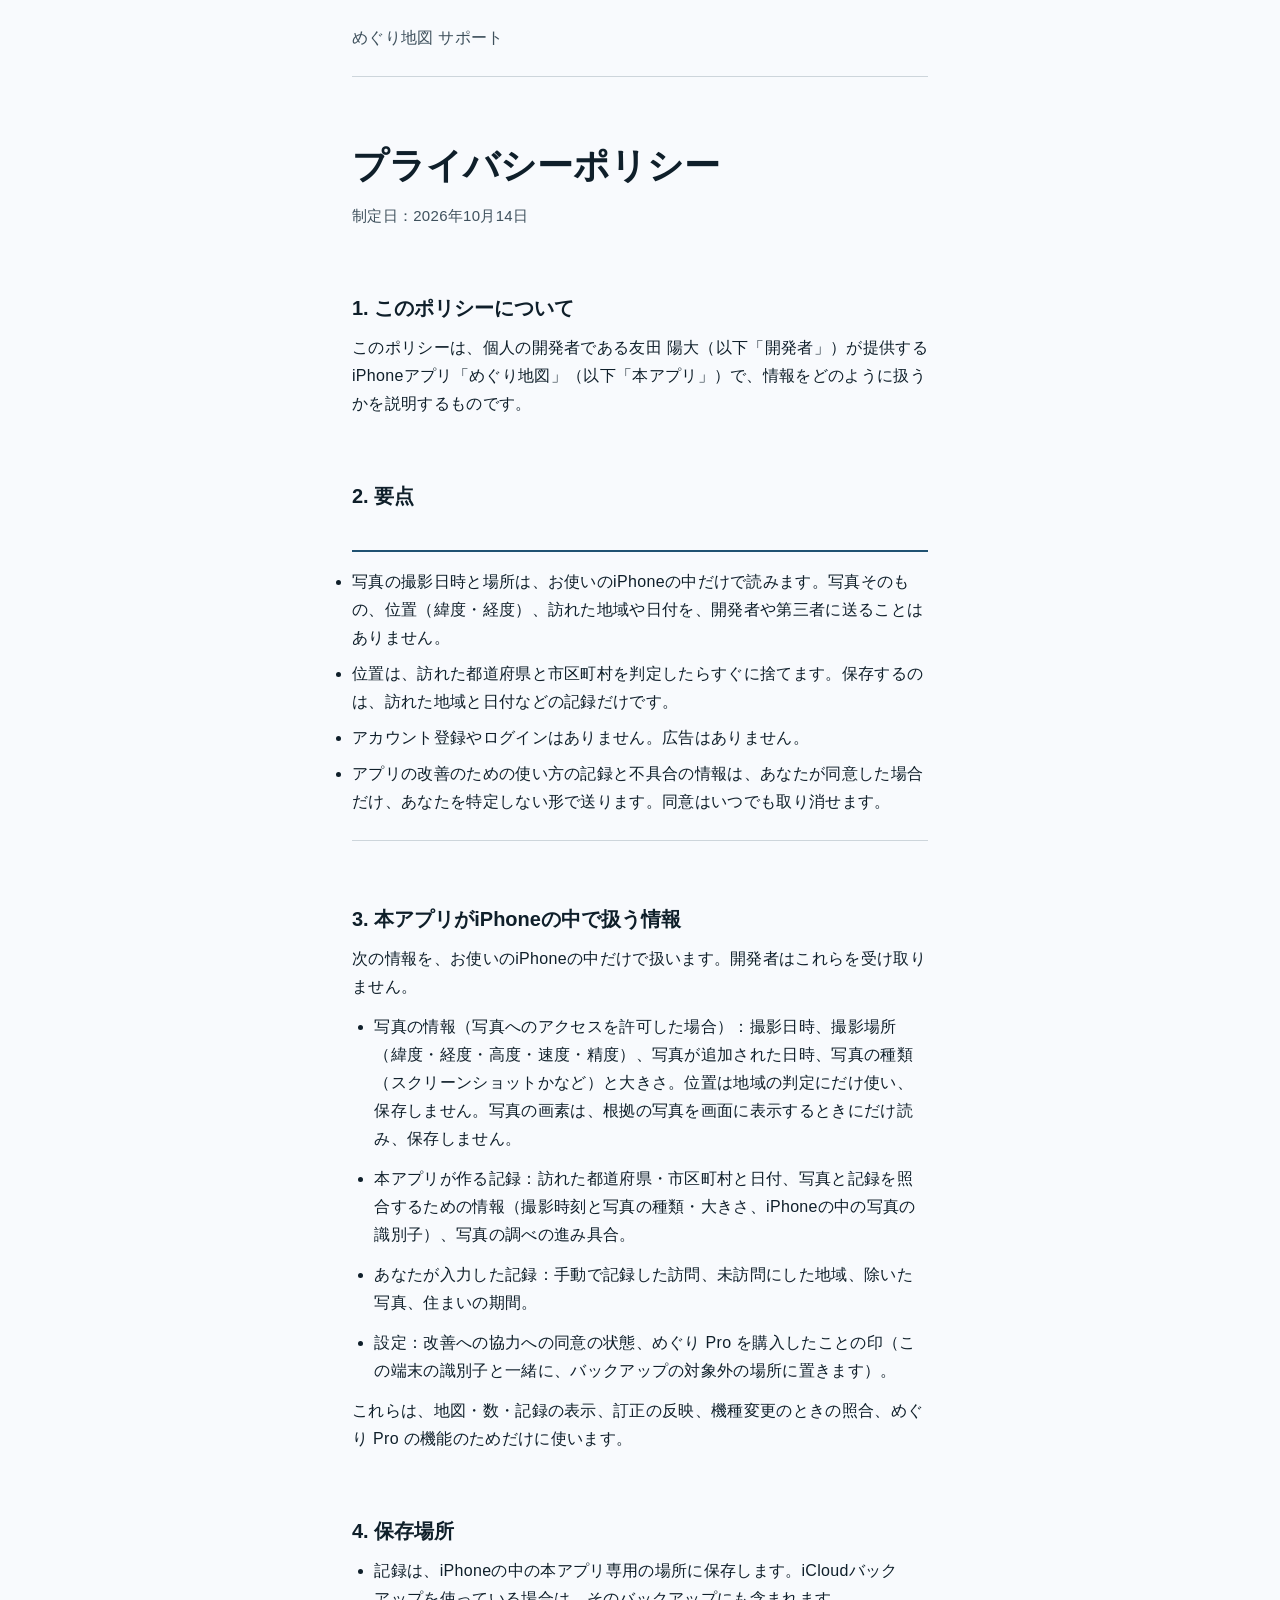
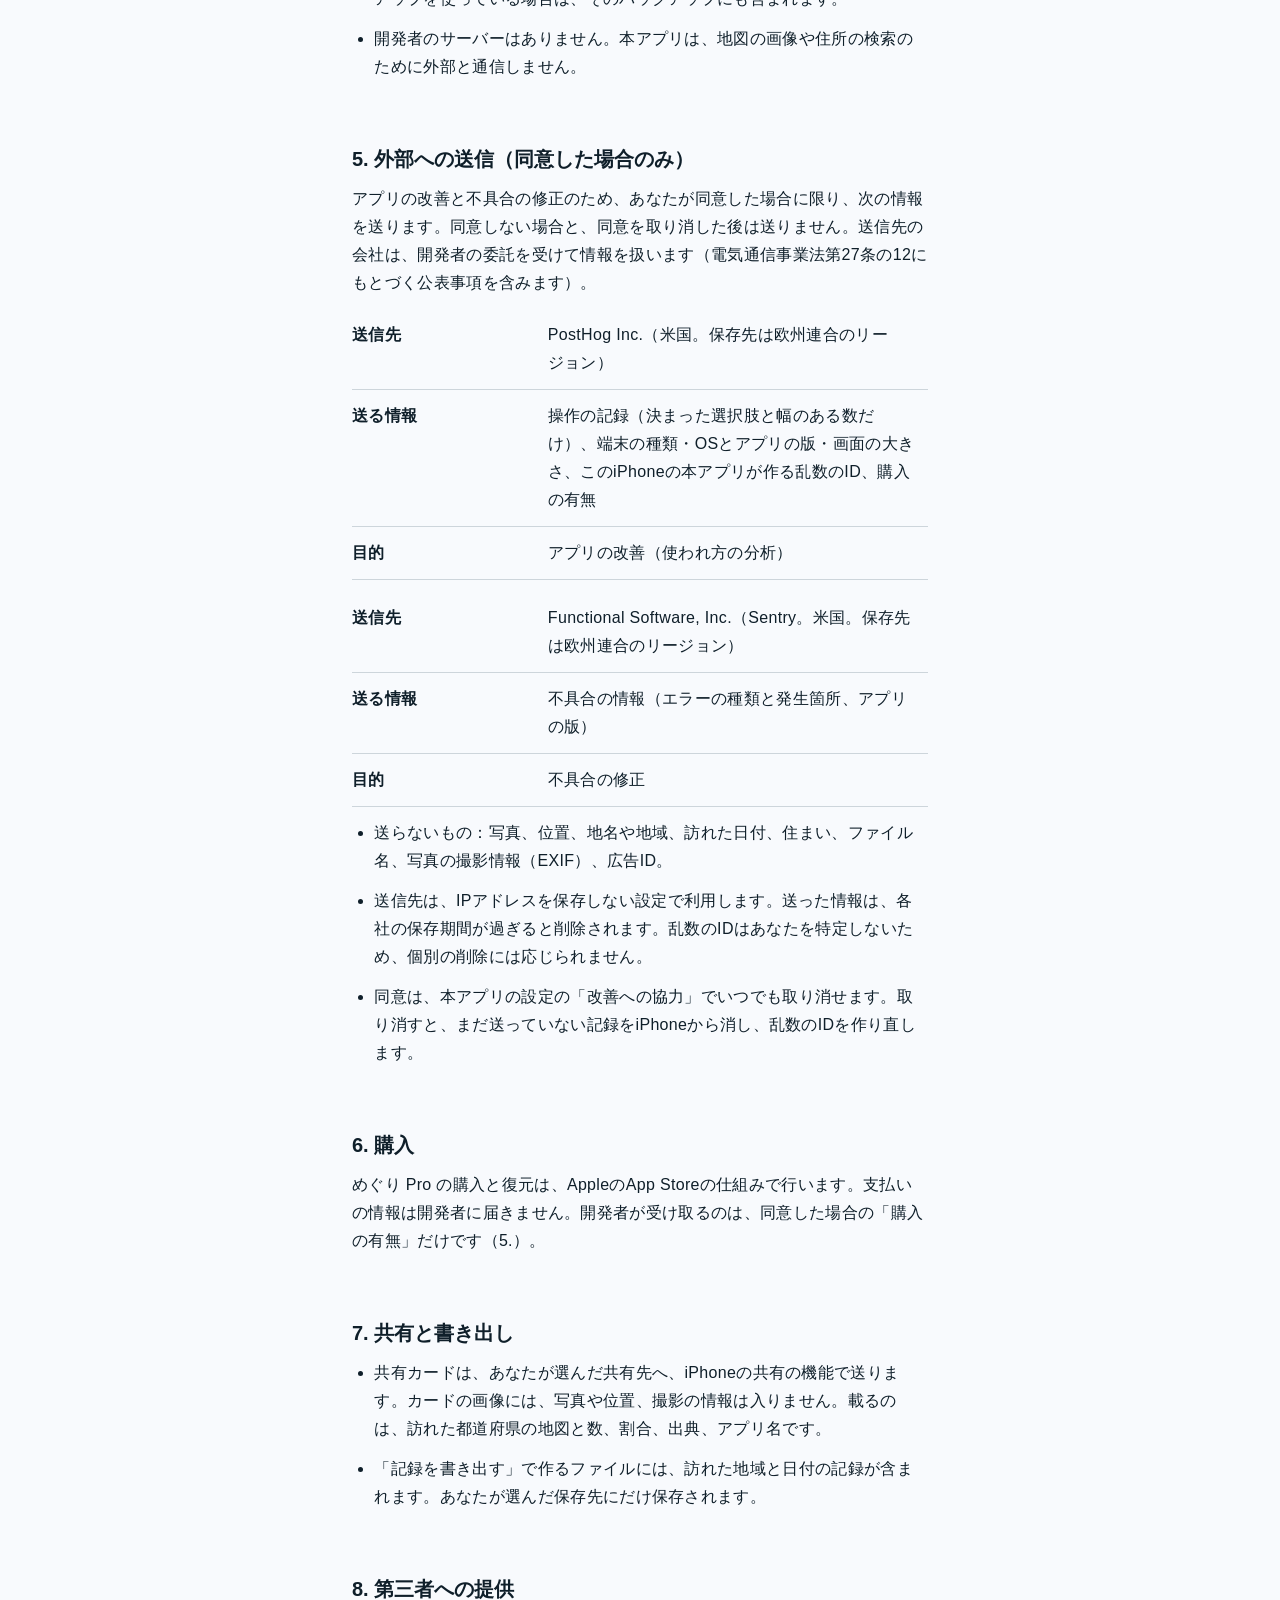
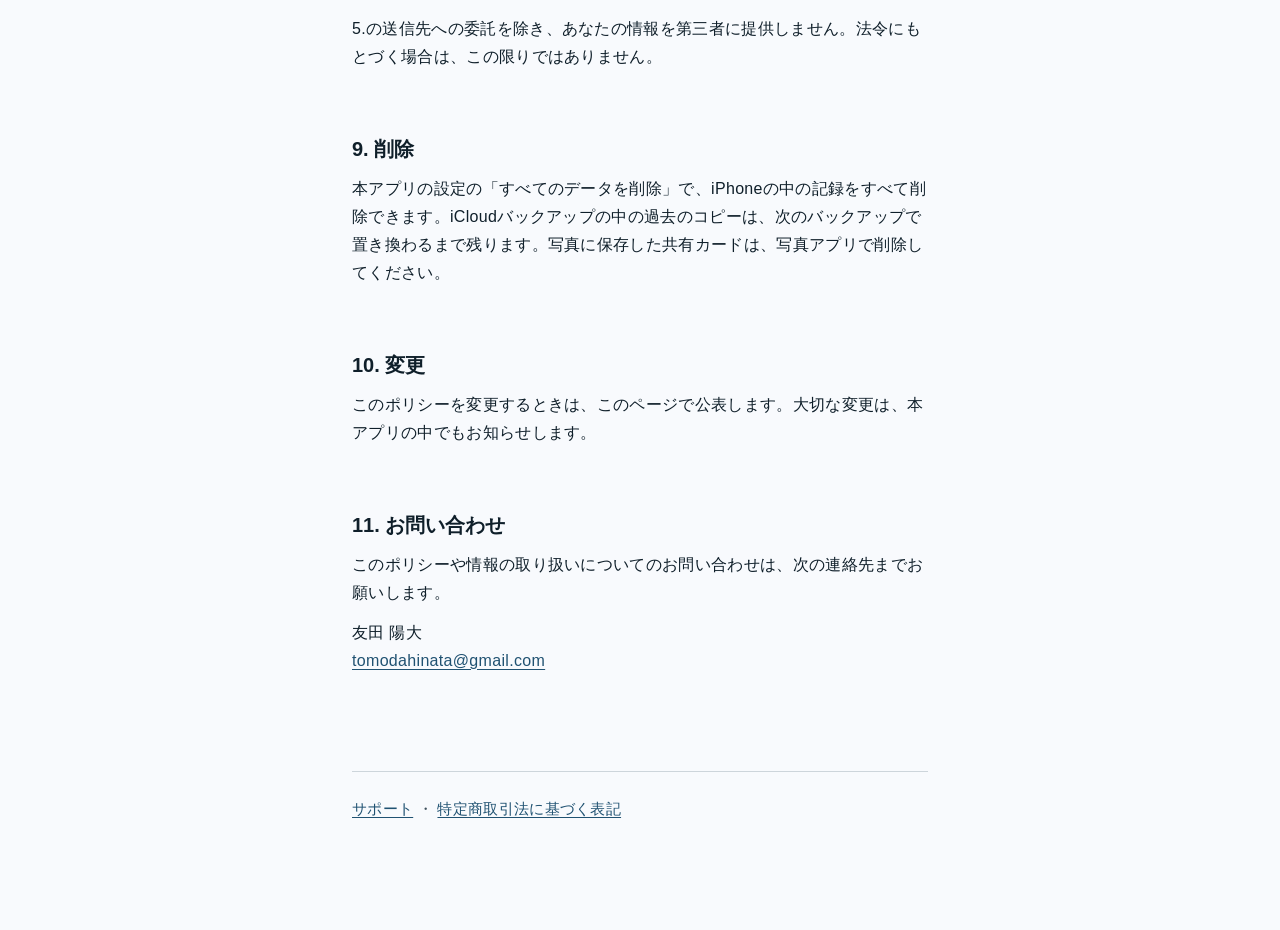
==== privacy/index.html @ 05612aee "feat: support, privacy policy and commerce disclosure pages for めぐり地図 Co-Authored-By: Claude Opus 5." ====
<!doctype html>
<html lang="ja">
<head>
<meta charset="utf-8">
<meta name="viewport" content="width=device-width, initial-scale=1">
<title>プライバシーポリシー | めぐり地図</title>
<meta name="description" content="iPhoneアプリ「めぐり地図」が情報をどのように扱うかの説明です。">
<link rel="stylesheet" href="../style.css">
</head>
<body>
<div class="page">
<header><a href="../">めぐり地図 サポート</a></header>
<main>
<h1>プライバシーポリシー</h1>
<p class="meta">制定日：2026年10月14日</p>

<h2>1. このポリシーについて</h2>
<p>このポリシーは、個人の開発者である友田 陽大（以下「開発者」）が提供するiPhoneアプリ「めぐり地図」（以下「本アプリ」）で、情報をどのように扱うかを説明するものです。</p>

<h2>2. 要点</h2>
<ul class="summary">
<li>写真の撮影日時と場所は、お使いのiPhoneの中だけで読みます。写真そのもの、位置（緯度・経度）、訪れた地域や日付を、開発者や第三者に送ることはありません。</li>
<li>位置は、訪れた都道府県と市区町村を判定したらすぐに捨てます。保存するのは、訪れた地域と日付などの記録だけです。</li>
<li>アカウント登録やログインはありません。広告はありません。</li>
<li>アプリの改善のための使い方の記録と不具合の情報は、あなたが同意した場合だけ、あなたを特定しない形で送ります。同意はいつでも取り消せます。</li>
</ul>

<h2>3. 本アプリがiPhoneの中で扱う情報</h2>
<p>次の情報を、お使いのiPhoneの中だけで扱います。開発者はこれらを受け取りません。</p>
<ul>
<li>写真の情報（写真へのアクセスを許可した場合）：撮影日時、撮影場所（緯度・経度・高度・速度・精度）、写真が追加された日時、写真の種類（スクリーンショットかなど）と大きさ。位置は地域の判定にだけ使い、保存しません。写真の画素は、根拠の写真を画面に表示するときにだけ読み、保存しません。</li>
<li>本アプリが作る記録：訪れた都道府県・市区町村と日付、写真と記録を照合するための情報（撮影時刻と写真の種類・大きさ、iPhoneの中の写真の識別子）、写真の調べの進み具合。</li>
<li>あなたが入力した記録：手動で記録した訪問、未訪問にした地域、除いた写真、住まいの期間。</li>
<li>設定：改善への協力への同意の状態、めぐり Pro を購入したことの印（この端末の識別子と一緒に、バックアップの対象外の場所に置きます）。</li>
</ul>
<p>これらは、地図・数・記録の表示、訂正の反映、機種変更のときの照合、めぐり Pro の機能のためだけに使います。</p>

<h2>4. 保存場所</h2>
<ul>
<li>記録は、iPhoneの中の本アプリ専用の場所に保存します。iCloudバックアップを使っている場合は、そのバックアップにも含まれます。</li>
<li>開発者のサーバーはありません。本アプリは、地図の画像や住所の検索のために外部と通信しません。</li>
</ul>

<h2>5. 外部への送信（同意した場合のみ）</h2>
<p>アプリの改善と不具合の修正のため、あなたが同意した場合に限り、次の情報を送ります。同意しない場合と、同意を取り消した後は送りません。送信先の会社は、開発者の委託を受けて情報を扱います（電気通信事業法第27条の12にもとづく公表事項を含みます）。</p>
<table>
<tr><th>送信先</th><td>PostHog Inc.（米国。保存先は欧州連合のリージョン）</td></tr>
<tr><th>送る情報</th><td>操作の記録（決まった選択肢と幅のある数だけ）、端末の種類・OSとアプリの版・画面の大きさ、このiPhoneの本アプリが作る乱数のID、購入の有無</td></tr>
<tr><th>目的</th><td>アプリの改善（使われ方の分析）</td></tr>
</table>
<table>
<tr><th>送信先</th><td>Functional Software, Inc.（Sentry。米国。保存先は欧州連合のリージョン）</td></tr>
<tr><th>送る情報</th><td>不具合の情報（エラーの種類と発生箇所、アプリの版）</td></tr>
<tr><th>目的</th><td>不具合の修正</td></tr>
</table>
<ul>
<li>送らないもの：写真、位置、地名や地域、訪れた日付、住まい、ファイル名、写真の撮影情報（EXIF）、広告ID。</li>
<li>送信先は、IPアドレスを保存しない設定で利用します。送った情報は、各社の保存期間が過ぎると削除されます。乱数のIDはあなたを特定しないため、個別の削除には応じられません。</li>
<li>同意は、本アプリの設定の「改善への協力」でいつでも取り消せます。取り消すと、まだ送っていない記録をiPhoneから消し、乱数のIDを作り直します。</li>
</ul>

<h2>6. 購入</h2>
<p>めぐり Pro の購入と復元は、AppleのApp Storeの仕組みで行います。支払いの情報は開発者に届きません。開発者が受け取るのは、同意した場合の「購入の有無」だけです（5.）。</p>

<h2>7. 共有と書き出し</h2>
<ul>
<li>共有カードは、あなたが選んだ共有先へ、iPhoneの共有の機能で送ります。カードの画像には、写真や位置、撮影の情報は入りません。載るのは、訪れた都道府県の地図と数、割合、出典、アプリ名です。</li>
<li>「記録を書き出す」で作るファイルには、訪れた地域と日付の記録が含まれます。あなたが選んだ保存先にだけ保存されます。</li>
</ul>

<h2>8. 第三者への提供</h2>
<p>5.の送信先への委託を除き、あなたの情報を第三者に提供しません。法令にもとづく場合は、この限りではありません。</p>

<h2>9. 削除</h2>
<p>本アプリの設定の「すべてのデータを削除」で、iPhoneの中の記録をすべて削除できます。iCloudバックアップの中の過去のコピーは、次のバックアップで置き換わるまで残ります。写真に保存した共有カードは、写真アプリで削除してください。</p>

<h2>10. 変更</h2>
<p>このポリシーを変更するときは、このページで公表します。大切な変更は、本アプリの中でもお知らせします。</p>

<h2>11. お問い合わせ</h2>
<p>このポリシーや情報の取り扱いについてのお問い合わせは、次の連絡先までお願いします。</p>
<p>友田 陽大<br><a href="mailto:tomodahinata@gmail.com">tomodahinata@gmail.com</a></p>

<footer><p class="meta"><a href="../">サポート</a> ・ <a href="../tokushoho/">特定商取引法に基づく表記</a></p></footer>
</main>
</div>
</body>
</html>
---- style.css ----
/* layout: archetype=Long Document · axis=left-biased · date=2026-10-14 */
/* 書体: 外部フォントは読み込まない（訪問者の情報を第三者に送らないため）。日本語のシステムフォントを指定する。 */
:root {
  --ink: oklch(0.23 0.03 240);
  --ink-soft: oklch(0.42 0.03 240);
  --ground: oklch(0.985 0.004 240);
  --line: oklch(0.87 0.012 240);
  --accent: oklch(0.42 0.075 240);
  --amber: oklch(0.78 0.15 75);
}
@media (prefers-color-scheme: dark) {
  :root {
    --ink: oklch(0.94 0.008 240);
    --ink-soft: oklch(0.78 0.015 240);
    --ground: oklch(0.19 0.02 240);
    --line: oklch(0.34 0.02 240);
    --accent: oklch(0.80 0.09 240);
  }
}
* { box-sizing: border-box; }
html { overflow-x: clip; }
body {
  margin: 0; background: var(--ground); color: var(--ink);
  font-family: "Hiragino Sans", "Hiragino Kaku Gothic ProN", "Yu Gothic", "Noto Sans JP", Meiryo, sans-serif;
  font-size: 1rem; font-weight: 400;
}
:lang(ja) { line-break: strict; word-break: normal; overflow-wrap: anywhere; line-height: 1.75; letter-spacing: 0.02em; }
:lang(ja) h1, :lang(ja) h2 { word-break: auto-phrase; line-height: 1.4; letter-spacing: 0; }
@supports (text-autospace: normal) { :lang(ja) { text-autospace: normal; } }
.page { width: min(36em, 100% - 32px); margin: 0 auto; padding: 24px 0 96px; }
header { padding-bottom: 24px; border-bottom: 1px solid var(--line); }
header a { color: var(--ink-soft); text-decoration: none; font-weight: 400; }
header a:hover, header a:focus-visible { color: var(--ink); text-decoration: underline; }
h1 { font-size: clamp(1.75rem, 2vw + 1.2rem, 2.25rem); font-weight: 700; margin: 64px 0 12px; }
h2 { font-size: 1.25rem; font-weight: 700; margin: 64px 0 12px; }
p, li { margin: 0 0 12px; }
ul { padding-left: 1.4em; margin: 0 0 12px; }
.lead { color: var(--ink-soft); }
.summary { margin: 40px 0 0; padding: 16px 0; border-top: 2px solid var(--accent); border-bottom: 1px solid var(--line); }
.summary li { margin-bottom: 8px; }
a { color: var(--accent); text-underline-offset: 0.2em; }
a:focus-visible { outline: 3px solid var(--amber); outline-offset: 2px; }
.meta { color: var(--ink-soft); font-size: 0.9375rem; }
footer { margin-top: 96px; padding-top: 24px; border-top: 1px solid var(--line); }
table { width: 100%; border-collapse: collapse; margin: 0 0 12px; }
th, td { text-align: left; vertical-align: top; padding: 12px 8px 12px 0; border-bottom: 1px solid var(--line); }
th { width: 34%; font-weight: 700; }
@media (max-width: 480px) { th, td { display: block; width: 100%; padding: 8px 0; } th { border-bottom: 0; padding-bottom: 0; } }
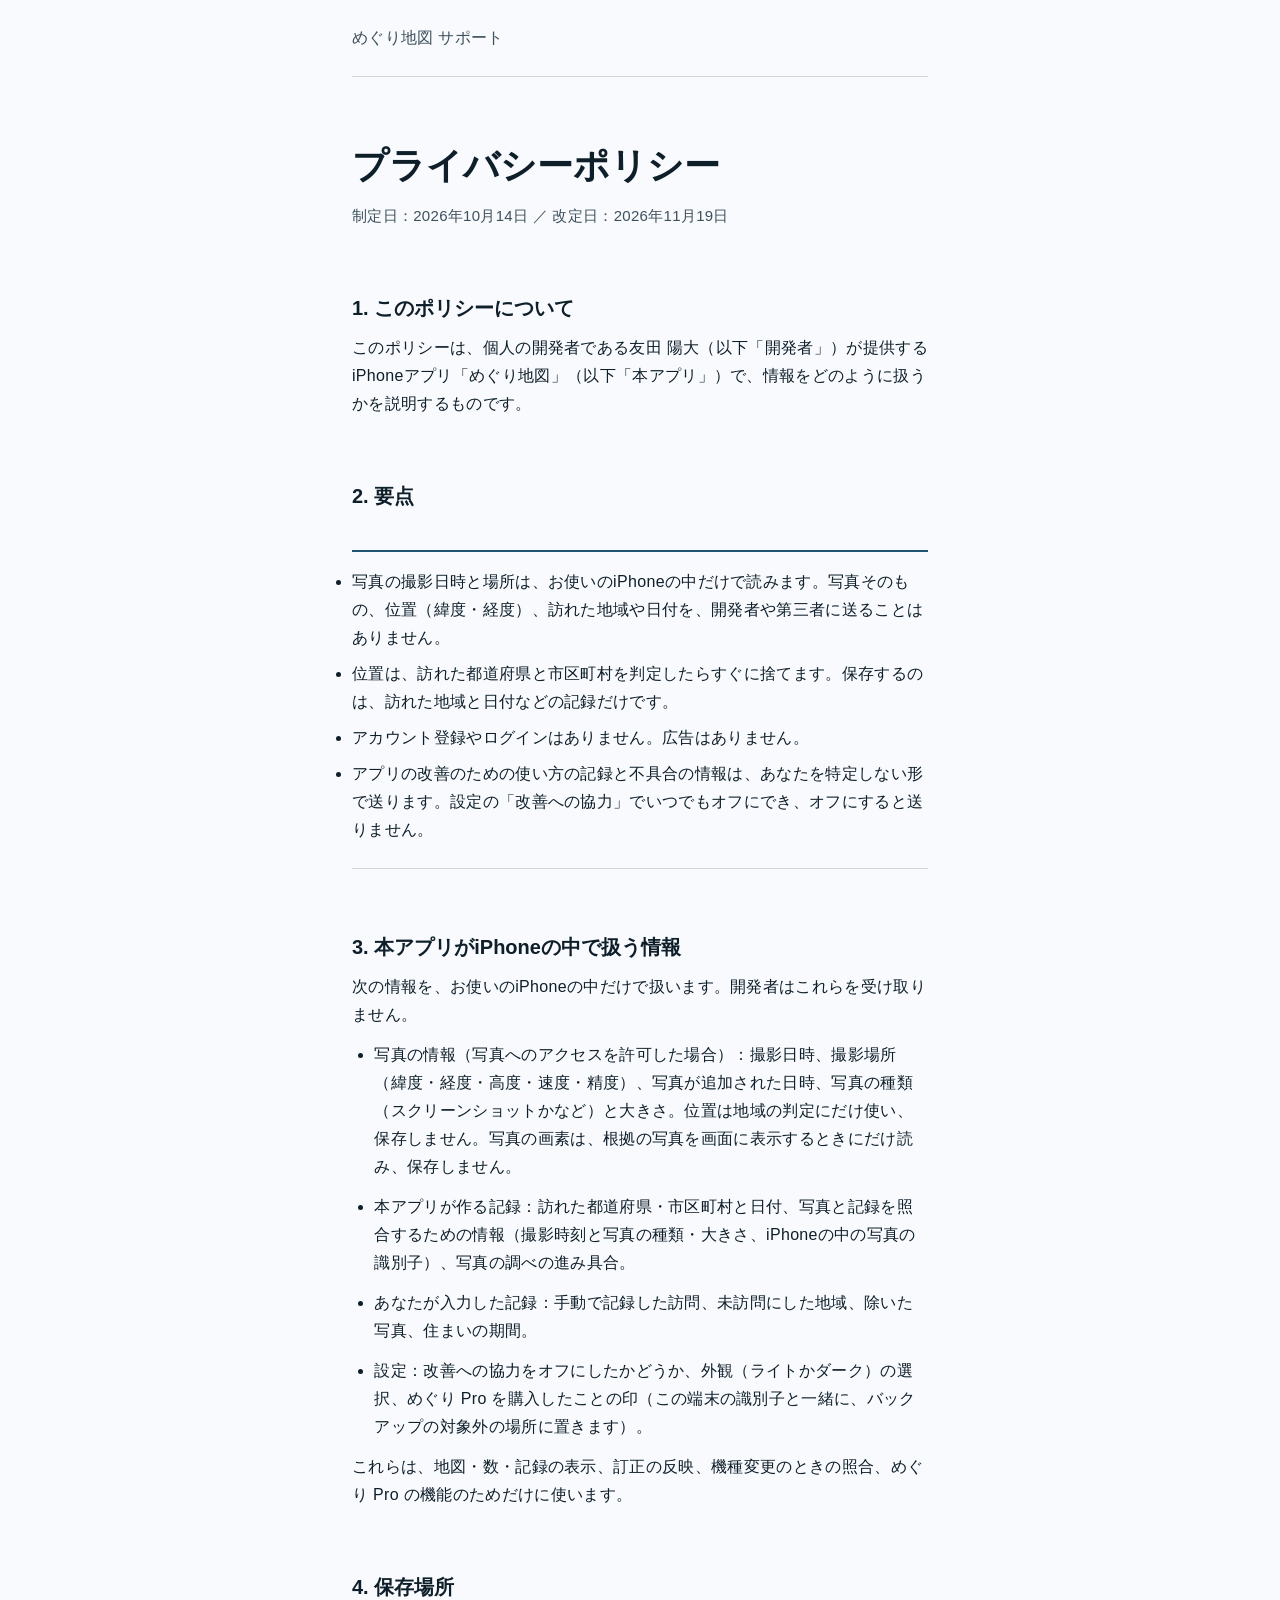
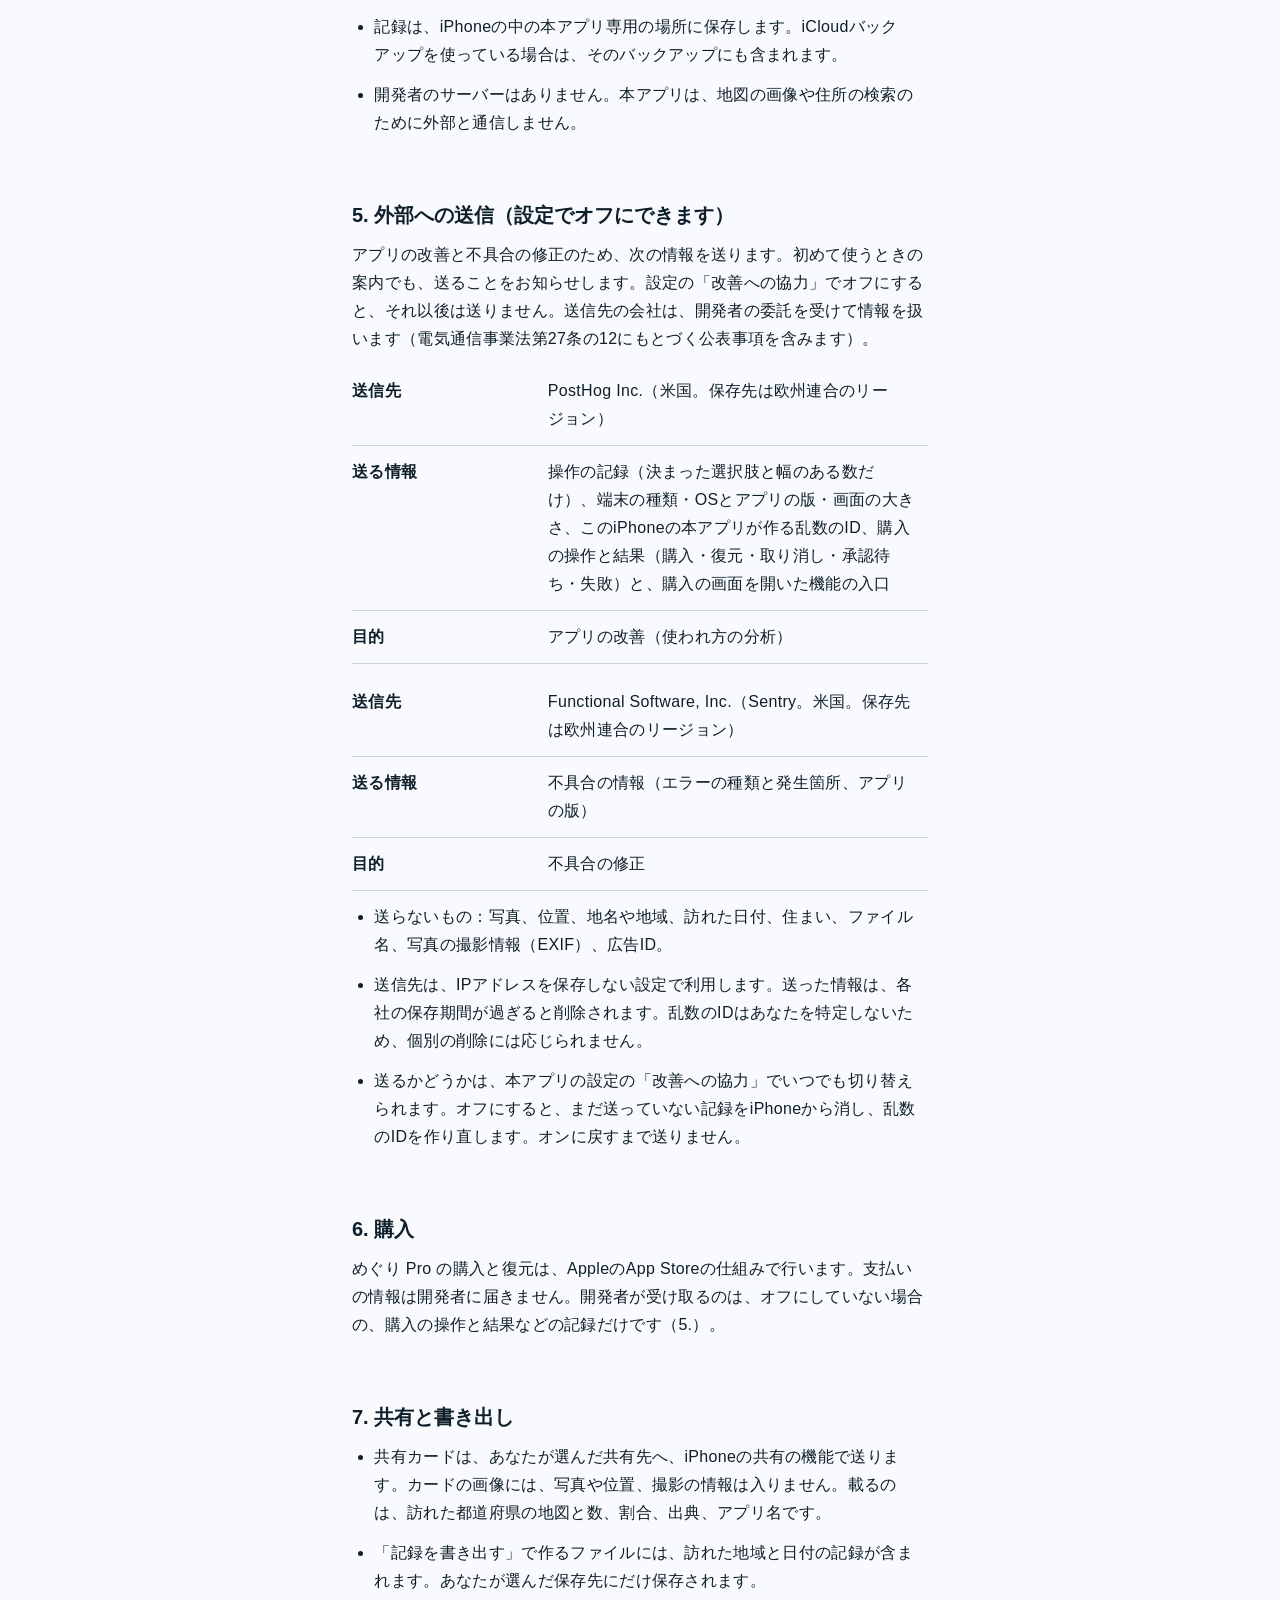
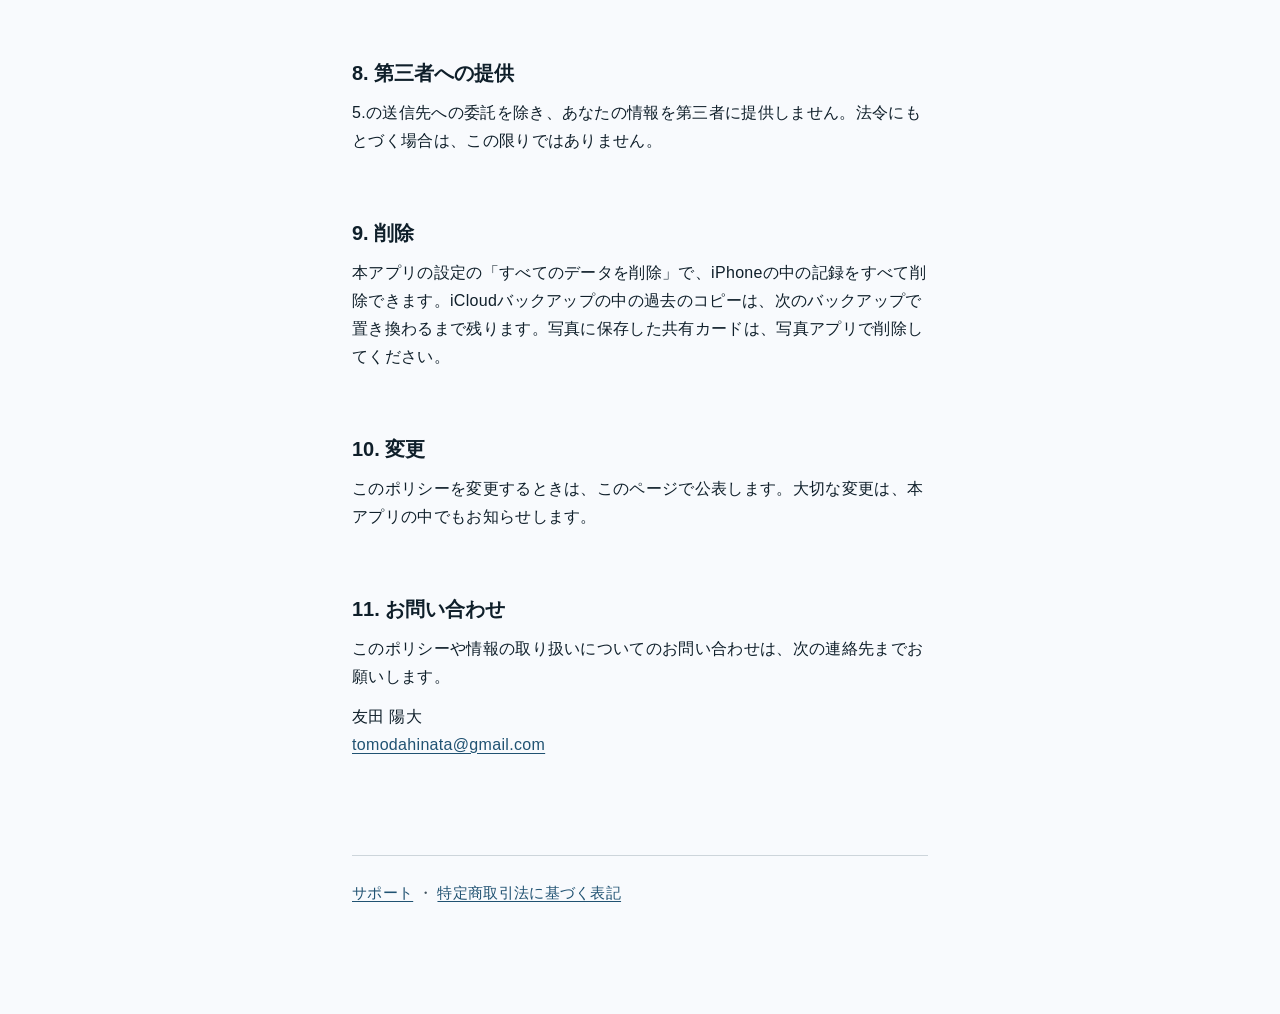
==== commit 0fe2d190: "docs(privacy): describe default-on diagnostics with an opt-out in settings Co-Authored-By: Claude So" ====
--- a/privacy/index.html
+++ b/privacy/index.html
@@ -12,7 +12,7 @@
 <header><a href="../">めぐり地図 サポート</a></header>
 <main>
 <h1>プライバシーポリシー</h1>
-<p class="meta">制定日：2026年10月14日</p>
+<p class="meta">制定日：2026年10月14日 ／ 改定日：2026年11月19日</p>
 
 <h2>1. このポリシーについて</h2>
 <p>このポリシーは、個人の開発者である友田 陽大（以下「開発者」）が提供するiPhoneアプリ「めぐり地図」（以下「本アプリ」）で、情報をどのように扱うかを説明するものです。</p>
@@ -22,7 +22,7 @@
 <li>写真の撮影日時と場所は、お使いのiPhoneの中だけで読みます。写真そのもの、位置（緯度・経度）、訪れた地域や日付を、開発者や第三者に送ることはありません。</li>
 <li>位置は、訪れた都道府県と市区町村を判定したらすぐに捨てます。保存するのは、訪れた地域と日付などの記録だけです。</li>
 <li>アカウント登録やログインはありません。広告はありません。</li>
-<li>アプリの改善のための使い方の記録と不具合の情報は、あなたが同意した場合だけ、あなたを特定しない形で送ります。同意はいつでも取り消せます。</li>
+<li>アプリの改善のための使い方の記録と不具合の情報は、あなたを特定しない形で送ります。設定の「改善への協力」でいつでもオフにでき、オフにすると送りません。</li>
 </ul>
 
 <h2>3. 本アプリがiPhoneの中で扱う情報</h2>
@@ -31,7 +31,7 @@
 <li>写真の情報（写真へのアクセスを許可した場合）：撮影日時、撮影場所（緯度・経度・高度・速度・精度）、写真が追加された日時、写真の種類（スクリーンショットかなど）と大きさ。位置は地域の判定にだけ使い、保存しません。写真の画素は、根拠の写真を画面に表示するときにだけ読み、保存しません。</li>
 <li>本アプリが作る記録：訪れた都道府県・市区町村と日付、写真と記録を照合するための情報（撮影時刻と写真の種類・大きさ、iPhoneの中の写真の識別子）、写真の調べの進み具合。</li>
 <li>あなたが入力した記録：手動で記録した訪問、未訪問にした地域、除いた写真、住まいの期間。</li>
-<li>設定：改善への協力への同意の状態、めぐり Pro を購入したことの印（この端末の識別子と一緒に、バックアップの対象外の場所に置きます）。</li>
+<li>設定：改善への協力をオフにしたかどうか、外観（ライトかダーク）の選択、めぐり Pro を購入したことの印（この端末の識別子と一緒に、バックアップの対象外の場所に置きます）。</li>
 </ul>
 <p>これらは、地図・数・記録の表示、訂正の反映、機種変更のときの照合、めぐり Pro の機能のためだけに使います。</p>
 
@@ -41,11 +41,11 @@
 <li>開発者のサーバーはありません。本アプリは、地図の画像や住所の検索のために外部と通信しません。</li>
 </ul>
 
-<h2>5. 外部への送信（同意した場合のみ）</h2>
-<p>アプリの改善と不具合の修正のため、あなたが同意した場合に限り、次の情報を送ります。同意しない場合と、同意を取り消した後は送りません。送信先の会社は、開発者の委託を受けて情報を扱います（電気通信事業法第27条の12にもとづく公表事項を含みます）。</p>
+<h2>5. 外部への送信（設定でオフにできます）</h2>
+<p>アプリの改善と不具合の修正のため、次の情報を送ります。初めて使うときの案内でも、送ることをお知らせします。設定の「改善への協力」でオフにすると、それ以後は送りません。送信先の会社は、開発者の委託を受けて情報を扱います（電気通信事業法第27条の12にもとづく公表事項を含みます）。</p>
 <table>
 <tr><th>送信先</th><td>PostHog Inc.（米国。保存先は欧州連合のリージョン）</td></tr>
-<tr><th>送る情報</th><td>操作の記録（決まった選択肢と幅のある数だけ）、端末の種類・OSとアプリの版・画面の大きさ、このiPhoneの本アプリが作る乱数のID、購入の有無</td></tr>
+<tr><th>送る情報</th><td>操作の記録（決まった選択肢と幅のある数だけ）、端末の種類・OSとアプリの版・画面の大きさ、このiPhoneの本アプリが作る乱数のID、購入の操作と結果（購入・復元・取り消し・承認待ち・失敗）と、購入の画面を開いた機能の入口</td></tr>
 <tr><th>目的</th><td>アプリの改善（使われ方の分析）</td></tr>
 </table>
 <table>
@@ -56,11 +56,11 @@
 <ul>
 <li>送らないもの：写真、位置、地名や地域、訪れた日付、住まい、ファイル名、写真の撮影情報（EXIF）、広告ID。</li>
 <li>送信先は、IPアドレスを保存しない設定で利用します。送った情報は、各社の保存期間が過ぎると削除されます。乱数のIDはあなたを特定しないため、個別の削除には応じられません。</li>
-<li>同意は、本アプリの設定の「改善への協力」でいつでも取り消せます。取り消すと、まだ送っていない記録をiPhoneから消し、乱数のIDを作り直します。</li>
+<li>送るかどうかは、本アプリの設定の「改善への協力」でいつでも切り替えられます。オフにすると、まだ送っていない記録をiPhoneから消し、乱数のIDを作り直します。オンに戻すまで送りません。</li>
 </ul>
 
 <h2>6. 購入</h2>
-<p>めぐり Pro の購入と復元は、AppleのApp Storeの仕組みで行います。支払いの情報は開発者に届きません。開発者が受け取るのは、同意した場合の「購入の有無」だけです（5.）。</p>
+<p>めぐり Pro の購入と復元は、AppleのApp Storeの仕組みで行います。支払いの情報は開発者に届きません。開発者が受け取るのは、オフにしていない場合の、購入の操作と結果などの記録だけです（5.）。</p>
 
 <h2>7. 共有と書き出し</h2>
 <ul>
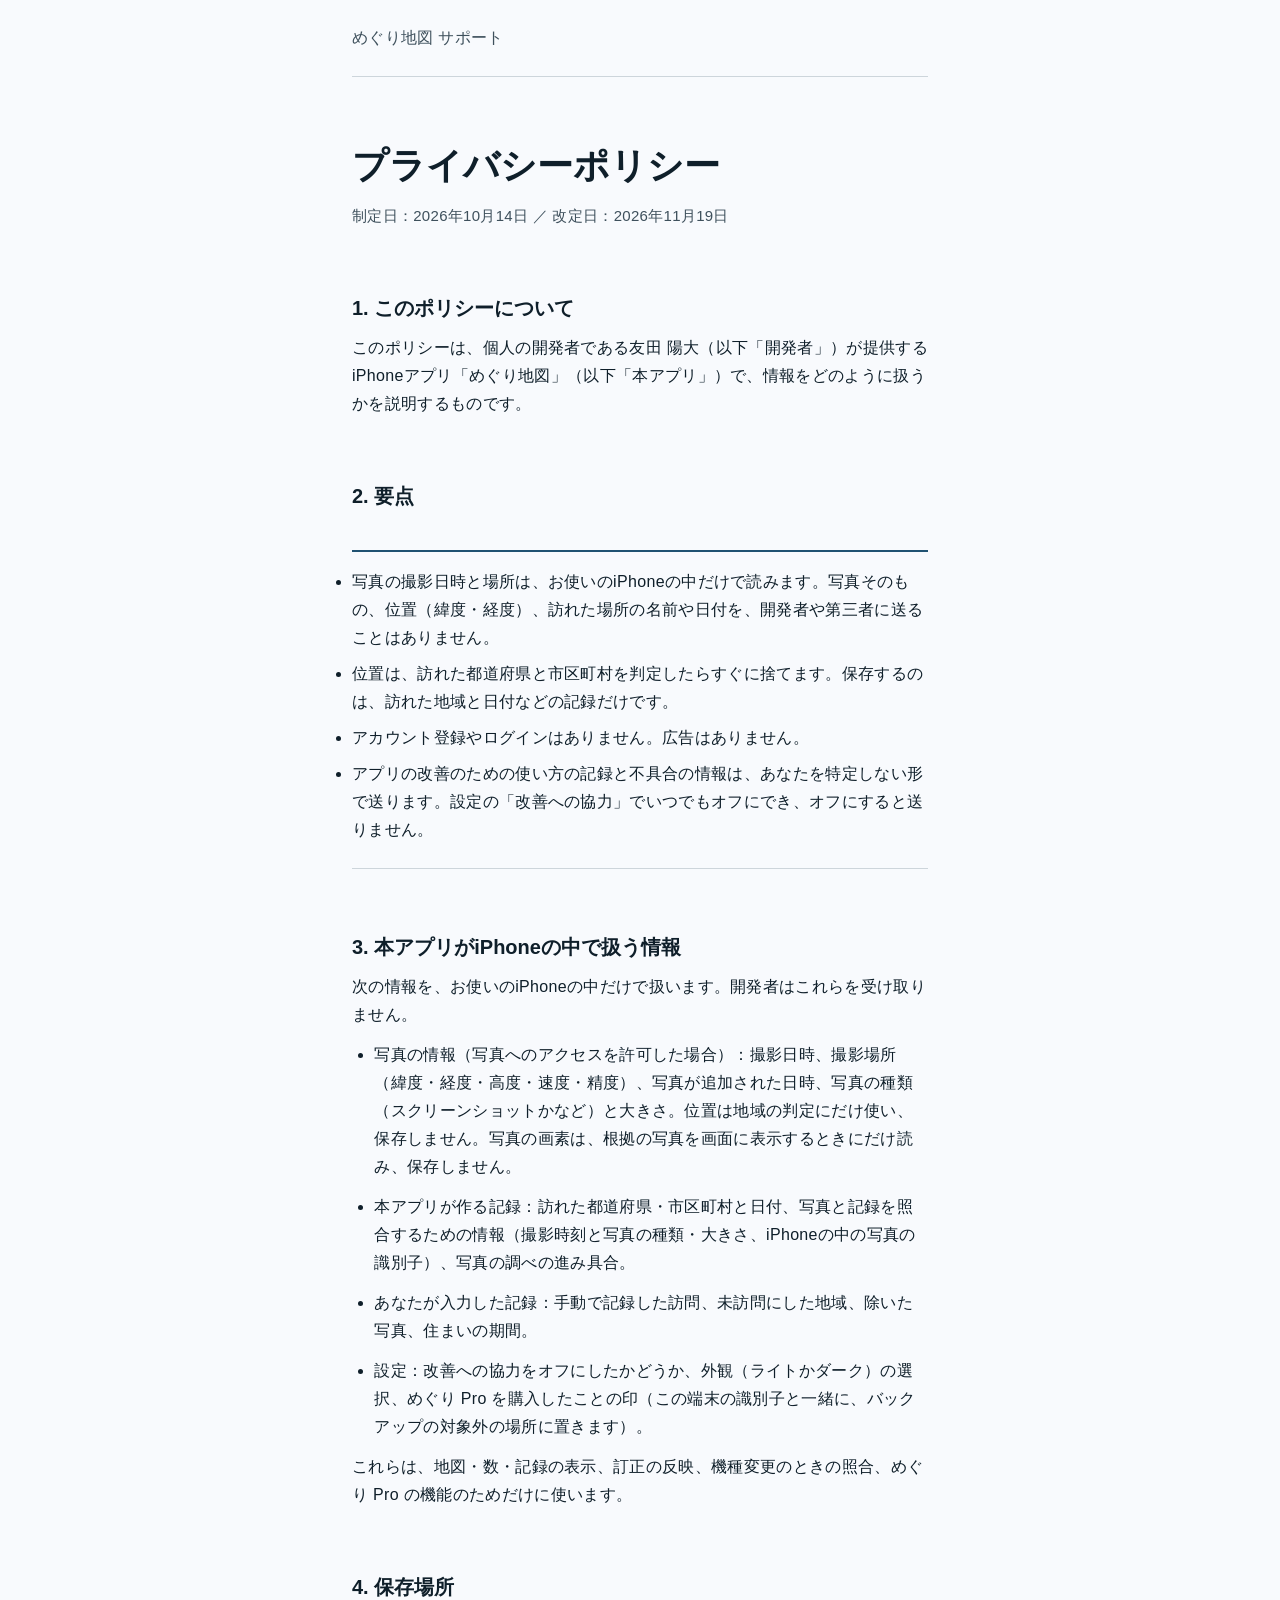
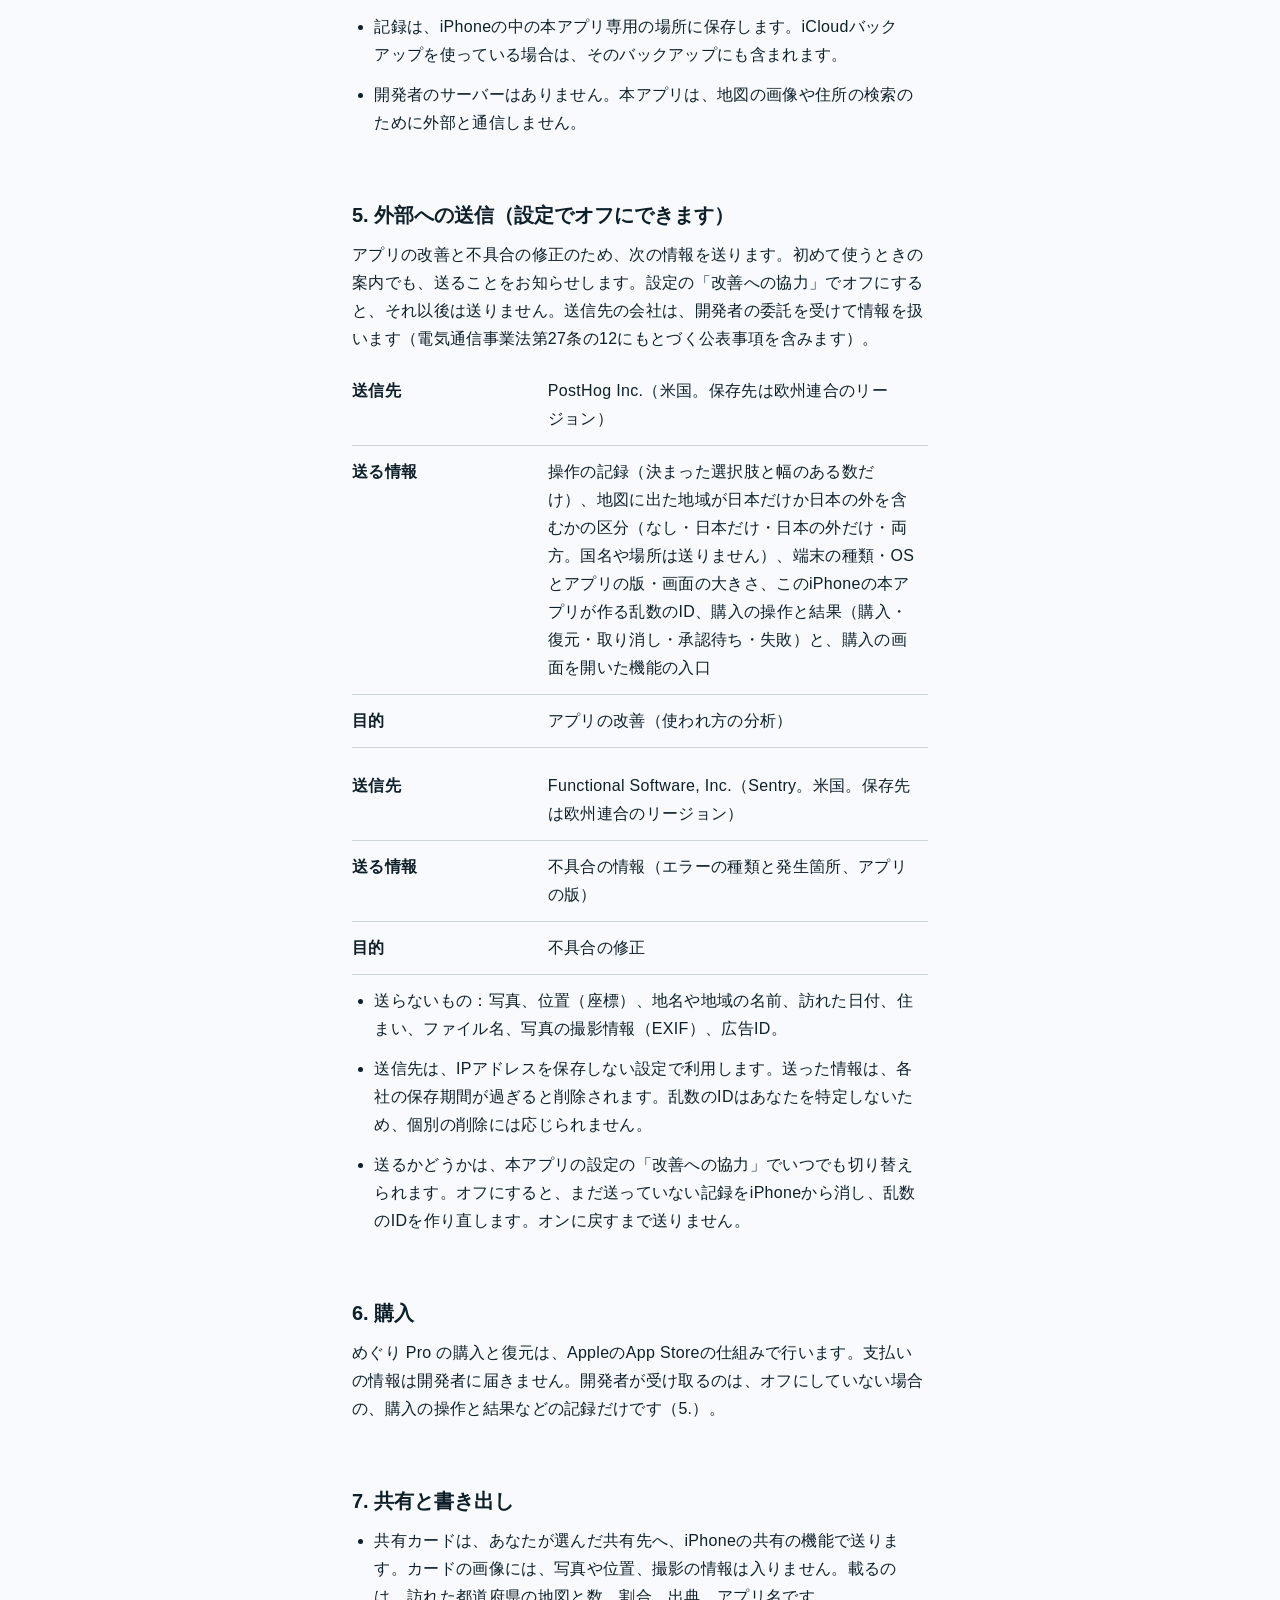
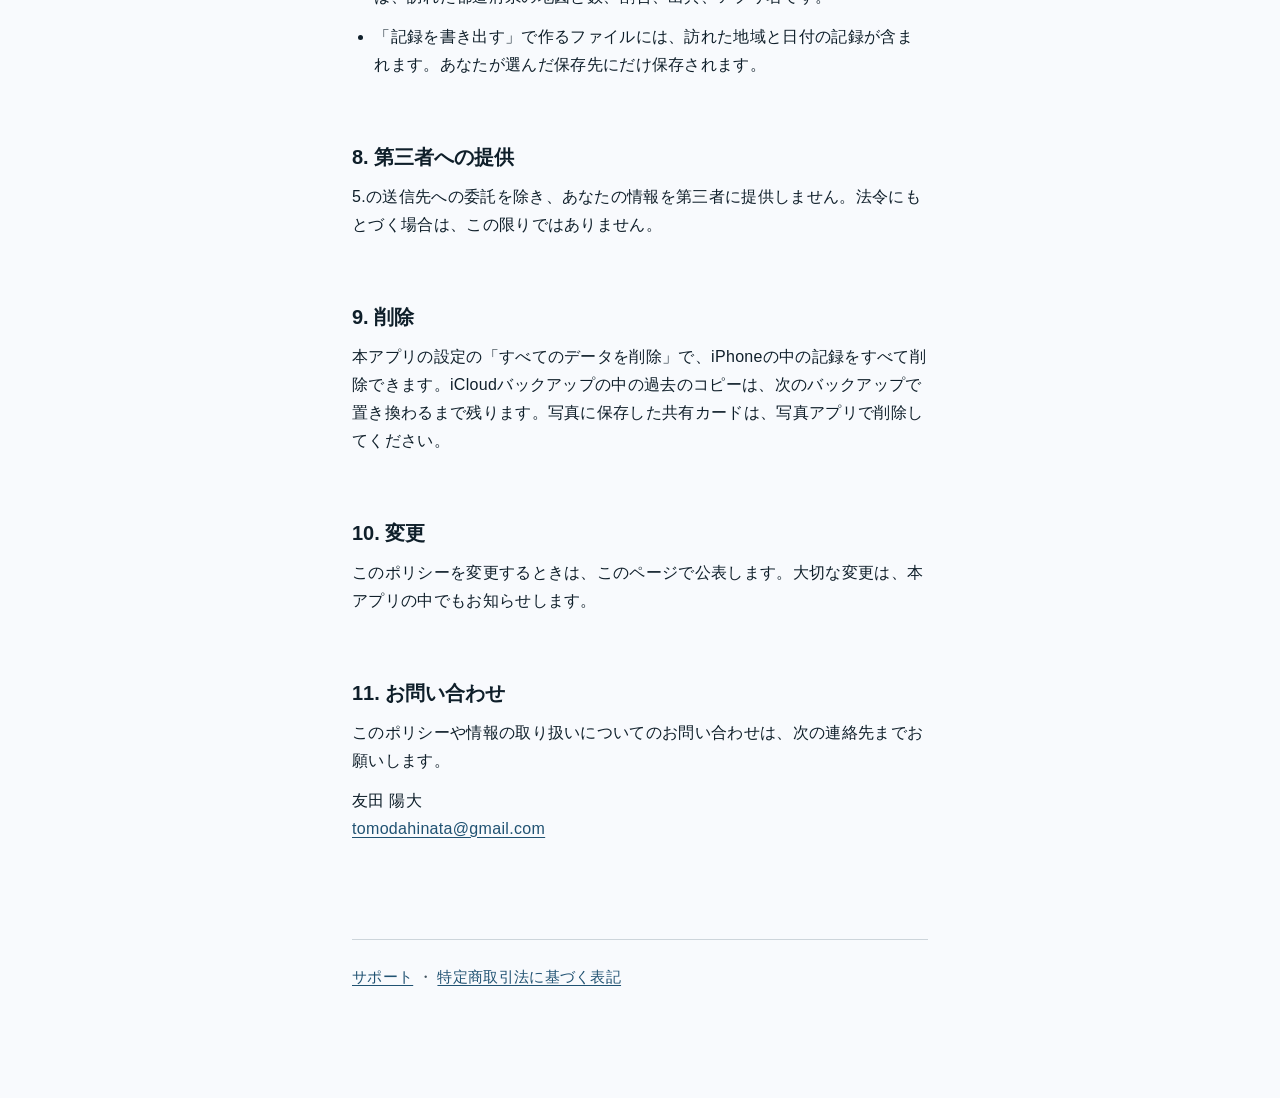
==== commit e8aeff96: "docs(privacy): state the region class in the usage records the app sends Co-Authored-By: Claude Sonn" ====
--- a/privacy/index.html
+++ b/privacy/index.html
@@ -19,7 +19,7 @@
 
 <h2>2. 要点</h2>
 <ul class="summary">
-<li>写真の撮影日時と場所は、お使いのiPhoneの中だけで読みます。写真そのもの、位置（緯度・経度）、訪れた地域や日付を、開発者や第三者に送ることはありません。</li>
+<li>写真の撮影日時と場所は、お使いのiPhoneの中だけで読みます。写真そのもの、位置（緯度・経度）、訪れた場所の名前や日付を、開発者や第三者に送ることはありません。</li>
 <li>位置は、訪れた都道府県と市区町村を判定したらすぐに捨てます。保存するのは、訪れた地域と日付などの記録だけです。</li>
 <li>アカウント登録やログインはありません。広告はありません。</li>
 <li>アプリの改善のための使い方の記録と不具合の情報は、あなたを特定しない形で送ります。設定の「改善への協力」でいつでもオフにでき、オフにすると送りません。</li>
@@ -45,7 +45,7 @@
 <p>アプリの改善と不具合の修正のため、次の情報を送ります。初めて使うときの案内でも、送ることをお知らせします。設定の「改善への協力」でオフにすると、それ以後は送りません。送信先の会社は、開発者の委託を受けて情報を扱います（電気通信事業法第27条の12にもとづく公表事項を含みます）。</p>
 <table>
 <tr><th>送信先</th><td>PostHog Inc.（米国。保存先は欧州連合のリージョン）</td></tr>
-<tr><th>送る情報</th><td>操作の記録（決まった選択肢と幅のある数だけ）、端末の種類・OSとアプリの版・画面の大きさ、このiPhoneの本アプリが作る乱数のID、購入の操作と結果（購入・復元・取り消し・承認待ち・失敗）と、購入の画面を開いた機能の入口</td></tr>
+<tr><th>送る情報</th><td>操作の記録（決まった選択肢と幅のある数だけ）、地図に出た地域が日本だけか日本の外を含むかの区分（なし・日本だけ・日本の外だけ・両方。国名や場所は送りません）、端末の種類・OSとアプリの版・画面の大きさ、このiPhoneの本アプリが作る乱数のID、購入の操作と結果（購入・復元・取り消し・承認待ち・失敗）と、購入の画面を開いた機能の入口</td></tr>
 <tr><th>目的</th><td>アプリの改善（使われ方の分析）</td></tr>
 </table>
 <table>
@@ -54,7 +54,7 @@
 <tr><th>目的</th><td>不具合の修正</td></tr>
 </table>
 <ul>
-<li>送らないもの：写真、位置、地名や地域、訪れた日付、住まい、ファイル名、写真の撮影情報（EXIF）、広告ID。</li>
+<li>送らないもの：写真、位置（座標）、地名や地域の名前、訪れた日付、住まい、ファイル名、写真の撮影情報（EXIF）、広告ID。</li>
 <li>送信先は、IPアドレスを保存しない設定で利用します。送った情報は、各社の保存期間が過ぎると削除されます。乱数のIDはあなたを特定しないため、個別の削除には応じられません。</li>
 <li>送るかどうかは、本アプリの設定の「改善への協力」でいつでも切り替えられます。オフにすると、まだ送っていない記録をiPhoneから消し、乱数のIDを作り直します。オンに戻すまで送りません。</li>
 </ul>
